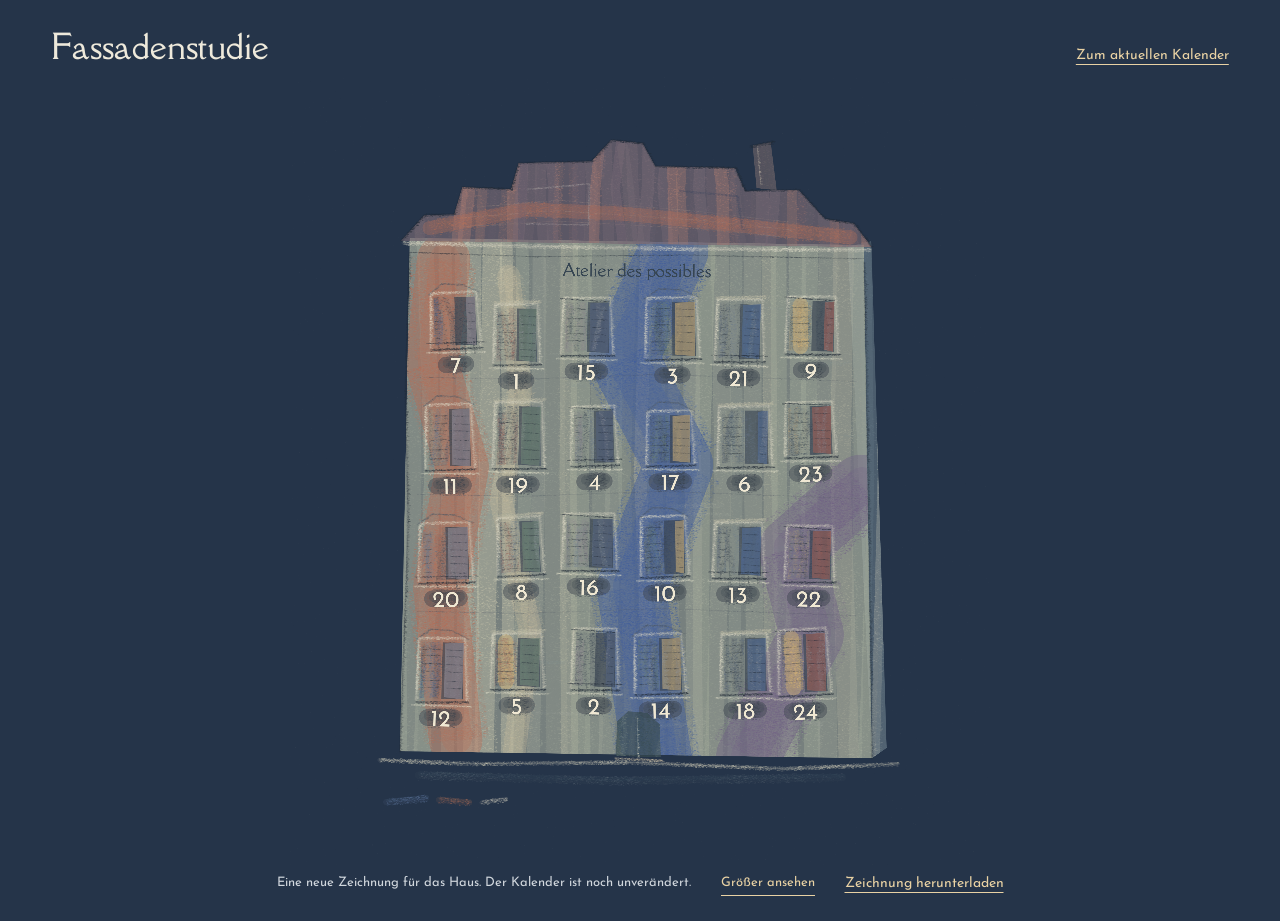
==== studien/fassade.html @ c07dadc4 "Add separate dry-pastel facade study for review" ====
<!doctype html><html lang="de"><head><meta charset="utf-8"><meta name="viewport" content="width=device-width,initial-scale=1"><title>Fassadenstudie — Atelier des possibles</title><style>
@font-face{font-family:Della;src:url('../assets/della-respira.ttf')}@font-face{font-family:Josefin;src:url('../assets/josefin-sans.ttf')}*{box-sizing:border-box}body{margin:0;background:#253449;color:#eee9db;font-family:Josefin,sans-serif}header{display:flex;justify-content:space-between;align-items:baseline;gap:20px;padding:24px 4vw 8px}h1{font:400 clamp(22px,3vw,33px) Della,serif;margin:0}a{color:#e9d2a4;text-underline-offset:5px;font-size:14px}figure{margin:0 auto;max-width:1100px;text-align:center}canvas{display:block;width:auto;max-width:100%;height:calc(100svh - 112px);min-height:430px;max-height:1200px;margin:auto;object-fit:contain}figcaption{display:flex;justify-content:center;gap:12px 30px;flex-wrap:wrap;padding:8px 20px 25px;font-size:13px;line-height:1.5;color:#d1d7dd}#download[hidden]{display:none}@media(max-width:600px){header{padding-top:20px;align-items:start}header a{max-width:100px;line-height:1.5;text-align:right;font-size:12px}canvas{min-height:0;height:auto;width:100%}figcaption{font-size:12px}}::selection{background:#bb836c;color:#172c42}button{font:inherit;color:#e9d2a4;border:0;border-bottom:1px solid currentColor;background:none;cursor:pointer;padding:0 0 2px}.zoomed canvas{width:100%;height:auto;max-height:none}.zoomed figure{max-width:1180px}button:focus-visible,a:focus-visible{outline:2px solid #e9d2a4;outline-offset:6px}
</style></head><body><header><h1>Fassadenstudie</h1><a href="../?lang=de&preview=24">Zum aktuellen Kalender</a></header><main><figure><canvas id="drawing" width="2560" height="2880" role="img" aria-label="Eine unregelmäßig mit kräftigen Kreidestrichen gezeichnete Hausfassade in Ultramarin, Rostrot, Salbei und gebrochenem Weiß, mit 24 nummerierten Fenstern."></canvas><figcaption><span>Eine neue Zeichnung für das Haus. Der Kalender ist noch unverändert.</span><button id="zoom" type="button" aria-pressed="false">Größer ansehen</button><a id="download" hidden download="atelier-fassadenstudie.png">Zeichnung herunterladen</a></figcaption></figure></main><script src="fassade.js?v=2"></script></body></html>
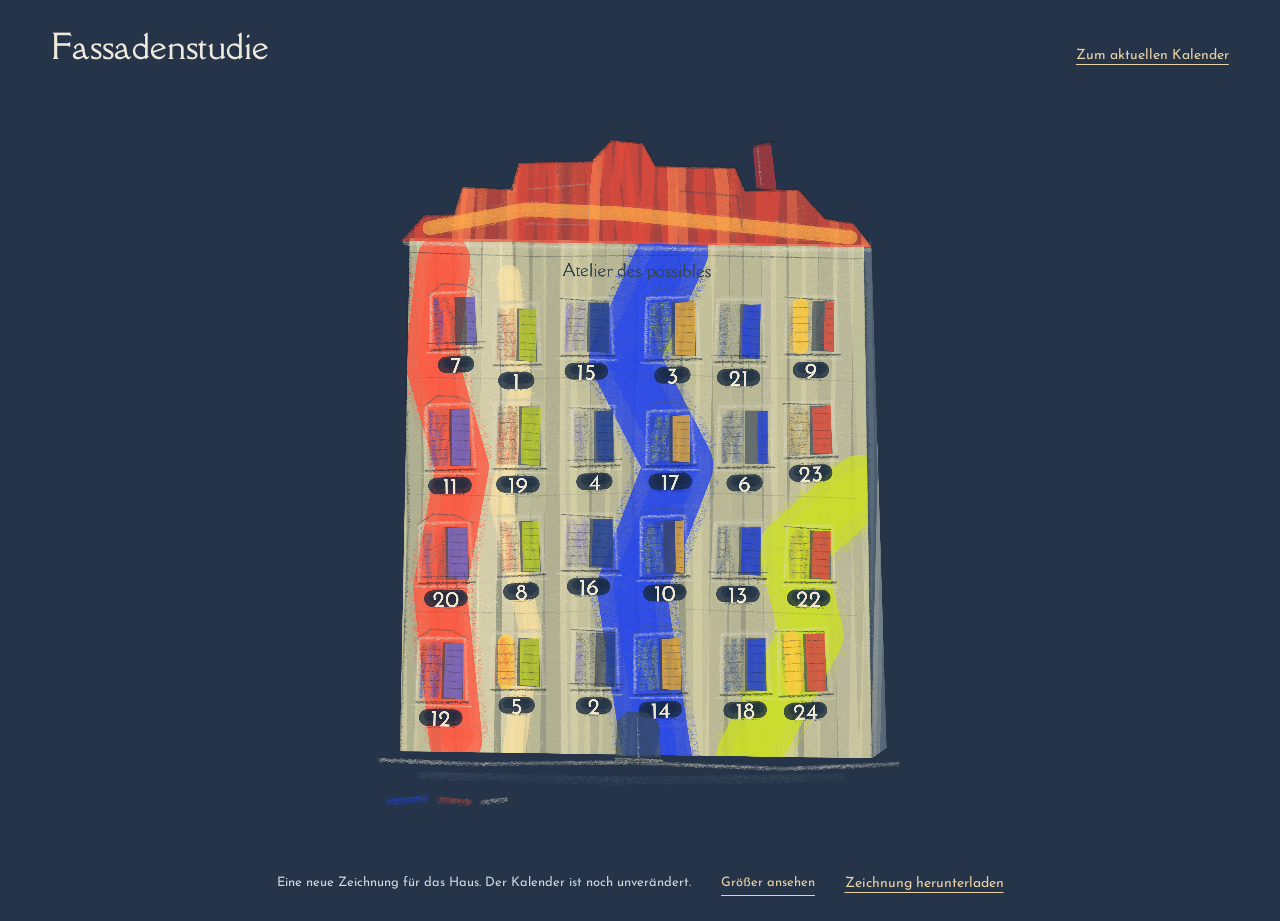
==== commit 98399c10: "Strengthen facade study with ultramarine coral and chartreuse" ====
--- a/studien/fassade.html
+++ b/studien/fassade.html
@@ -1,3 +1,3 @@
 <!doctype html><html lang="de"><head><meta charset="utf-8"><meta name="viewport" content="width=device-width,initial-scale=1"><title>Fassadenstudie — Atelier des possibles</title><style>
 @font-face{font-family:Della;src:url('../assets/della-respira.ttf')}@font-face{font-family:Josefin;src:url('../assets/josefin-sans.ttf')}*{box-sizing:border-box}body{margin:0;background:#253449;color:#eee9db;font-family:Josefin,sans-serif}header{display:flex;justify-content:space-between;align-items:baseline;gap:20px;padding:24px 4vw 8px}h1{font:400 clamp(22px,3vw,33px) Della,serif;margin:0}a{color:#e9d2a4;text-underline-offset:5px;font-size:14px}figure{margin:0 auto;max-width:1100px;text-align:center}canvas{display:block;width:auto;max-width:100%;height:calc(100svh - 112px);min-height:430px;max-height:1200px;margin:auto;object-fit:contain}figcaption{display:flex;justify-content:center;gap:12px 30px;flex-wrap:wrap;padding:8px 20px 25px;font-size:13px;line-height:1.5;color:#d1d7dd}#download[hidden]{display:none}@media(max-width:600px){header{padding-top:20px;align-items:start}header a{max-width:100px;line-height:1.5;text-align:right;font-size:12px}canvas{min-height:0;height:auto;width:100%}figcaption{font-size:12px}}::selection{background:#bb836c;color:#172c42}button{font:inherit;color:#e9d2a4;border:0;border-bottom:1px solid currentColor;background:none;cursor:pointer;padding:0 0 2px}.zoomed canvas{width:100%;height:auto;max-height:none}.zoomed figure{max-width:1180px}button:focus-visible,a:focus-visible{outline:2px solid #e9d2a4;outline-offset:6px}
-</style></head><body><header><h1>Fassadenstudie</h1><a href="../?lang=de&preview=24">Zum aktuellen Kalender</a></header><main><figure><canvas id="drawing" width="2560" height="2880" role="img" aria-label="Eine unregelmäßig mit kräftigen Kreidestrichen gezeichnete Hausfassade in Ultramarin, Rostrot, Salbei und gebrochenem Weiß, mit 24 nummerierten Fenstern."></canvas><figcaption><span>Eine neue Zeichnung für das Haus. Der Kalender ist noch unverändert.</span><button id="zoom" type="button" aria-pressed="false">Größer ansehen</button><a id="download" hidden download="atelier-fassadenstudie.png">Zeichnung herunterladen</a></figcaption></figure></main><script src="fassade.js?v=2"></script></body></html>
+</style></head><body><header><h1>Fassadenstudie</h1><a href="../?lang=de&preview=24">Zum aktuellen Kalender</a></header><main><figure><canvas id="drawing" width="2560" height="2880" role="img" aria-label="Eine unregelmäßig mit kräftigen Kreidestrichen gezeichnete Hausfassade in Ultramarin, Korallrot, Chartreuse und gebrochenem Weiß, mit 24 nummerierten Fenstern."></canvas><figcaption><span>Eine neue Zeichnung für das Haus. Der Kalender ist noch unverändert.</span><button id="zoom" type="button" aria-pressed="false">Größer ansehen</button><a id="download" hidden download="atelier-fassadenstudie.png">Zeichnung herunterladen</a></figcaption></figure></main><script src="fassade.js?v=3"></script></body></html>
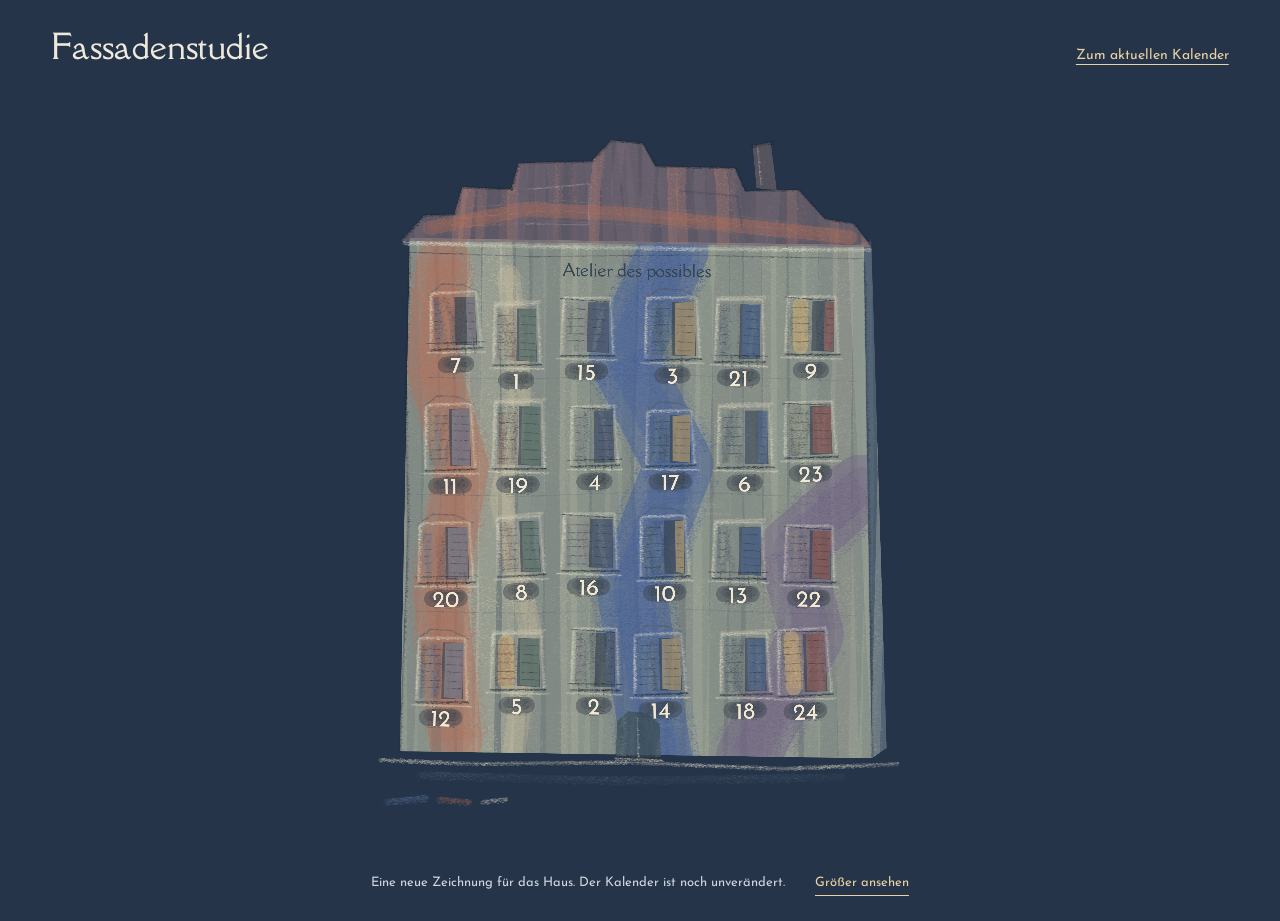
==== commit 4d3e27d1: "Restore previous muted facade study" ====
--- a/studien/fassade.html
+++ b/studien/fassade.html
@@ -1,3 +1,3 @@
 <!doctype html><html lang="de"><head><meta charset="utf-8"><meta name="viewport" content="width=device-width,initial-scale=1"><title>Fassadenstudie — Atelier des possibles</title><style>
 @font-face{font-family:Della;src:url('../assets/della-respira.ttf')}@font-face{font-family:Josefin;src:url('../assets/josefin-sans.ttf')}*{box-sizing:border-box}body{margin:0;background:#253449;color:#eee9db;font-family:Josefin,sans-serif}header{display:flex;justify-content:space-between;align-items:baseline;gap:20px;padding:24px 4vw 8px}h1{font:400 clamp(22px,3vw,33px) Della,serif;margin:0}a{color:#e9d2a4;text-underline-offset:5px;font-size:14px}figure{margin:0 auto;max-width:1100px;text-align:center}canvas{display:block;width:auto;max-width:100%;height:calc(100svh - 112px);min-height:430px;max-height:1200px;margin:auto;object-fit:contain}figcaption{display:flex;justify-content:center;gap:12px 30px;flex-wrap:wrap;padding:8px 20px 25px;font-size:13px;line-height:1.5;color:#d1d7dd}#download[hidden]{display:none}@media(max-width:600px){header{padding-top:20px;align-items:start}header a{max-width:100px;line-height:1.5;text-align:right;font-size:12px}canvas{min-height:0;height:auto;width:100%}figcaption{font-size:12px}}::selection{background:#bb836c;color:#172c42}button{font:inherit;color:#e9d2a4;border:0;border-bottom:1px solid currentColor;background:none;cursor:pointer;padding:0 0 2px}.zoomed canvas{width:100%;height:auto;max-height:none}.zoomed figure{max-width:1180px}button:focus-visible,a:focus-visible{outline:2px solid #e9d2a4;outline-offset:6px}
-</style></head><body><header><h1>Fassadenstudie</h1><a href="../?lang=de&preview=24">Zum aktuellen Kalender</a></header><main><figure><canvas id="drawing" width="2560" height="2880" role="img" aria-label="Eine unregelmäßig mit kräftigen Kreidestrichen gezeichnete Hausfassade in Ultramarin, Korallrot, Chartreuse und gebrochenem Weiß, mit 24 nummerierten Fenstern."></canvas><figcaption><span>Eine neue Zeichnung für das Haus. Der Kalender ist noch unverändert.</span><button id="zoom" type="button" aria-pressed="false">Größer ansehen</button><a id="download" hidden download="atelier-fassadenstudie.png">Zeichnung herunterladen</a></figcaption></figure></main><script src="fassade.js?v=3"></script></body></html>
+</style></head><body><header><h1>Fassadenstudie</h1><a href="../?lang=de&preview=24">Zum aktuellen Kalender</a></header><main><figure><canvas id="drawing" width="2560" height="2880" role="img" aria-label="Eine unregelmäßig mit kräftigen Kreidestrichen gezeichnete Hausfassade in Ultramarin, Rostrot, Salbei und gebrochenem Weiß, mit 24 nummerierten Fenstern."></canvas><figcaption><span>Eine neue Zeichnung für das Haus. Der Kalender ist noch unverändert.</span><button id="zoom" type="button" aria-pressed="false">Größer ansehen</button><a id="download" hidden download="atelier-fassadenstudie.png">Zeichnung herunterladen</a></figcaption></figure></main><script src="fassade.js?v=2"></script></body></html>
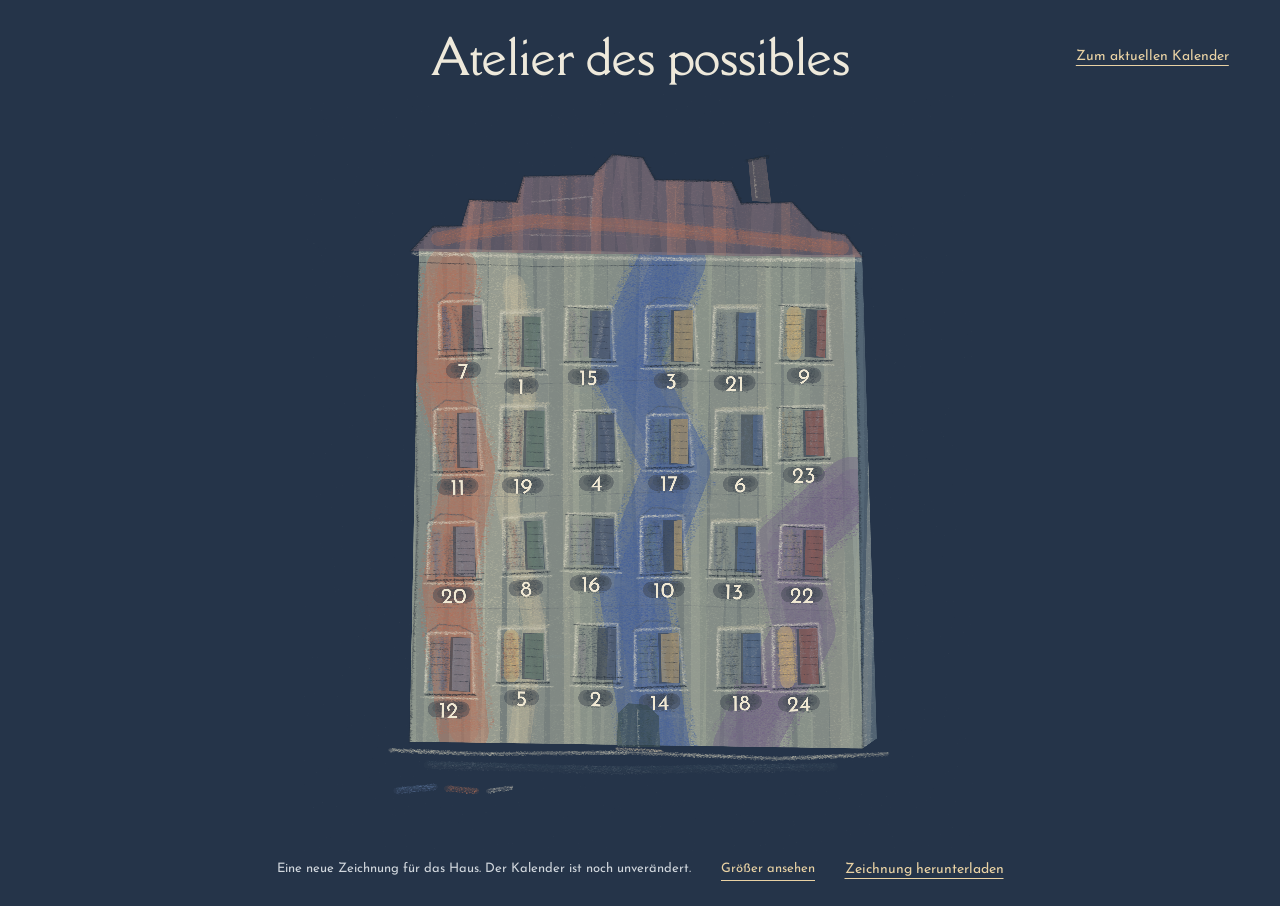
==== commit 87783b3a: "Place readable title above muted facade" ====
--- a/studien/fassade.html
+++ b/studien/fassade.html
@@ -1,3 +1,4 @@
 <!doctype html><html lang="de"><head><meta charset="utf-8"><meta name="viewport" content="width=device-width,initial-scale=1"><title>Fassadenstudie — Atelier des possibles</title><style>
 @font-face{font-family:Della;src:url('../assets/della-respira.ttf')}@font-face{font-family:Josefin;src:url('../assets/josefin-sans.ttf')}*{box-sizing:border-box}body{margin:0;background:#253449;color:#eee9db;font-family:Josefin,sans-serif}header{display:flex;justify-content:space-between;align-items:baseline;gap:20px;padding:24px 4vw 8px}h1{font:400 clamp(22px,3vw,33px) Della,serif;margin:0}a{color:#e9d2a4;text-underline-offset:5px;font-size:14px}figure{margin:0 auto;max-width:1100px;text-align:center}canvas{display:block;width:auto;max-width:100%;height:calc(100svh - 112px);min-height:430px;max-height:1200px;margin:auto;object-fit:contain}figcaption{display:flex;justify-content:center;gap:12px 30px;flex-wrap:wrap;padding:8px 20px 25px;font-size:13px;line-height:1.5;color:#d1d7dd}#download[hidden]{display:none}@media(max-width:600px){header{padding-top:20px;align-items:start}header a{max-width:100px;line-height:1.5;text-align:right;font-size:12px}canvas{min-height:0;height:auto;width:100%}figcaption{font-size:12px}}::selection{background:#bb836c;color:#172c42}button{font:inherit;color:#e9d2a4;border:0;border-bottom:1px solid currentColor;background:none;cursor:pointer;padding:0 0 2px}.zoomed canvas{width:100%;height:auto;max-height:none}.zoomed figure{max-width:1180px}button:focus-visible,a:focus-visible{outline:2px solid #e9d2a4;outline-offset:6px}
-</style></head><body><header><h1>Fassadenstudie</h1><a href="../?lang=de&preview=24">Zum aktuellen Kalender</a></header><main><figure><canvas id="drawing" width="2560" height="2880" role="img" aria-label="Eine unregelmäßig mit kräftigen Kreidestrichen gezeichnete Hausfassade in Ultramarin, Rostrot, Salbei und gebrochenem Weiß, mit 24 nummerierten Fenstern."></canvas><figcaption><span>Eine neue Zeichnung für das Haus. Der Kalender ist noch unverändert.</span><button id="zoom" type="button" aria-pressed="false">Größer ansehen</button><a id="download" hidden download="atelier-fassadenstudie.png">Zeichnung herunterladen</a></figcaption></figure></main><script src="fassade.js?v=2"></script></body></html>
+header{display:grid;grid-template-columns:1fr auto 1fr;align-items:center;padding-top:28px}header::before{content:""}header h1{font-size:clamp(27px,3.8vw,48px);text-align:center;line-height:1.2;color:#eee9db}header>a{justify-self:end;text-align:right;line-height:1.5}canvas{height:calc(100svh - 143px)}@media(max-width:600px){header{display:flex;flex-direction:column;align-items:center;gap:14px;padding:24px 20px 0}header::before{display:none}header>a{max-width:none;font-size:13px;text-align:center}header h1{font-size:clamp(27px,7.5vw,40px)}canvas{height:auto}}
+</style></head><body><header><h1>Atelier des possibles</h1><a href="../?lang=de&preview=24">Zum aktuellen Kalender</a></header><main><figure><canvas id="drawing" width="2560" height="2880" role="img" aria-label="Eine unregelmäßig mit kräftigen Kreidestrichen gezeichnete Hausfassade in Ultramarin, Rostrot, Salbei und gebrochenem Weiß, mit 24 nummerierten Fenstern."></canvas><figcaption><span>Eine neue Zeichnung für das Haus. Der Kalender ist noch unverändert.</span><button id="zoom" type="button" aria-pressed="false">Größer ansehen</button><a id="download" hidden download="atelier-fassadenstudie.png">Zeichnung herunterladen</a></figcaption></figure></main><script src="fassade.js?v=4"></script></body></html>
